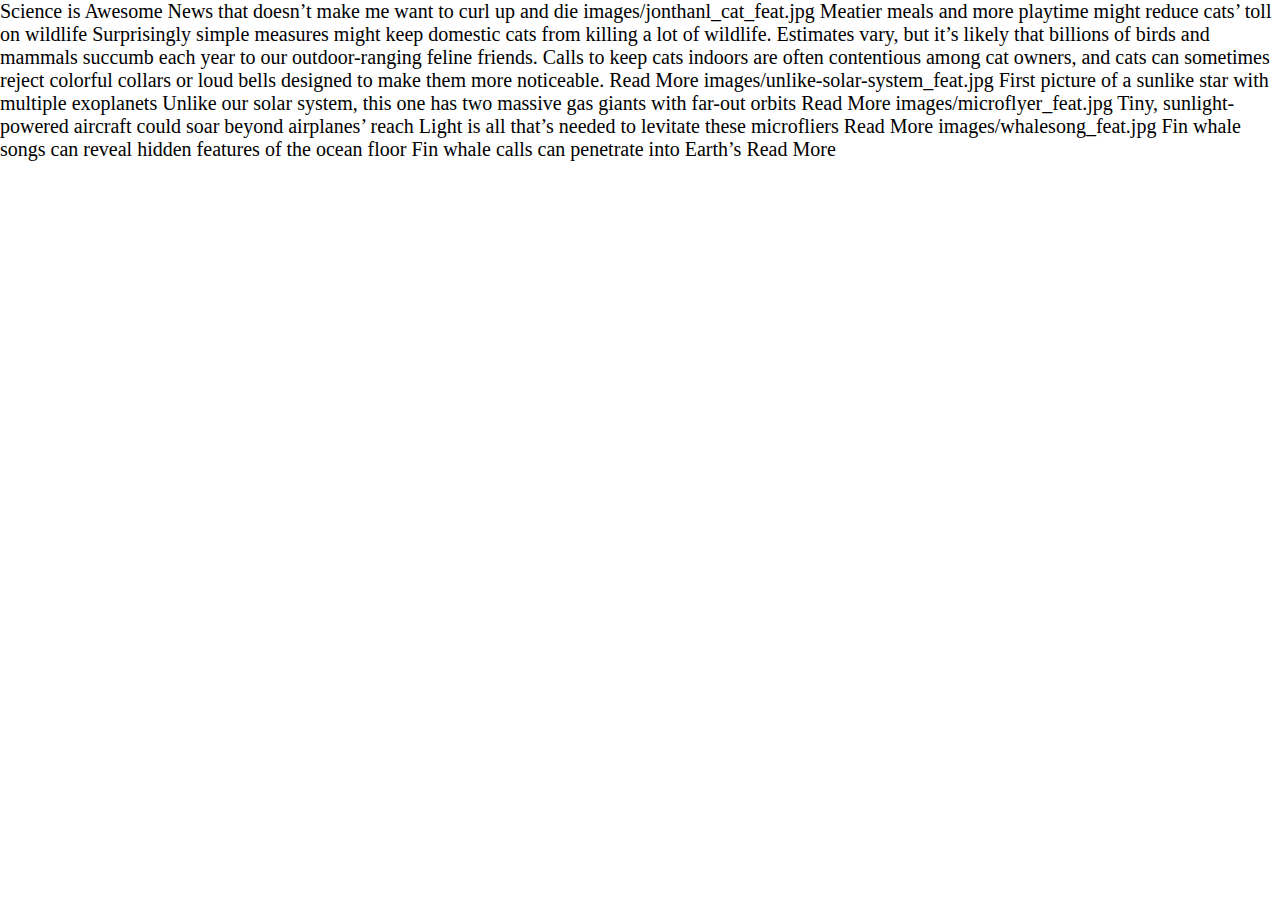
==== index.html @ af82f66c "init commit" ====
<!DOCTYPE html>
<html lang="en">
<head>
	<meta charset="UTF-8">
	<meta name="viewport" content="width=device-width, initial-scale=1.0">
	<title>Document</title>
	<link rel="stylesheet" href="style.css">
</head>
<body>

<!-- these are from https://www.sciencenews.org/?utm_source=google&utm_medium=cpc&utm_campaign=ggl-ssp&tfa_3134=ggl-ssp&gclid=CjwKCAiAmrOBBhA0EiwArn3mfDdctUXIf0crNYAiF2Tx1mdCqonCcVQTHmQOJ1Fd2X89SbvRp9NjmxoCC0EQAvD_BwE

If you want the links, you can find them in the content.txt file in this folder -->

Science is Awesome
News that doesn’t make me want to curl up and die

images/jonthanl_cat_feat.jpg
		
Meatier meals and more playtime might reduce cats’ toll on wildlife
Surprisingly simple measures might keep domestic cats from killing a lot of wildlife.

Estimates vary, but it’s likely that billions of birds and mammals succumb each year to our outdoor-ranging feline friends. Calls to keep cats indoors are often contentious among cat owners, and cats can sometimes reject colorful collars or loud bells designed to make them more noticeable.
Read More


images/unlike-solar-system_feat.jpg
First picture of a sunlike star with multiple exoplanets
Unlike our solar system, this one has two massive gas giants with far-out orbits
Read More


images/microflyer_feat.jpg
Tiny, sunlight-powered aircraft could soar beyond airplanes’ reach
Light is all that’s needed to levitate these microfliers
Read More


images/whalesong_feat.jpg
Fin whale songs can reveal hidden features of the ocean floor
Fin whale calls can penetrate into Earth’s
Read More

</body>
</html>
---- style.css ----
* {box-sizing: border-box;}
body { 
	font-size: 20px;
	margin: 0;
}

h1 {
	font-size: 32px;
	line-height: 38px;
	margin-bottom:0;
}
h2 { 
	font-size: 20px;
	font-weight: bold;
	line-height: 22px;
	margin:0;
}
header h2 {font-weight: normal;}
header {
	width: 90%;
	margin: auto;
}
img { width: 100%; }

.feature .article-tidbit {
	display:none;
}

article, .feature {
	margin-bottom: 40px;
}
.feature .feature-content, .content-card {
	width: 90%;
	margin: auto;
}
.feature, .news-thumbs {
	display: flex;
	flex-direction: column;
}
.feature div, .news-thumbs article {
	flex: 1;
}
.feature-content {padding-left: 40px;}
.button {
	display:inline-block;
	padding: 12px 16px;
	border: 1px solid black;
	text-decoration: none;
	color: black;
	margin-bottom: 20px;
}
.button:hover {
	border: 1px solid red;
	color: red;
}

@media only screen and (min-width: 768px) {
	h1 {
		font-size: 60px;
		line-height: 68px;
	}
	h2 {
		font-size: 32px;
		line-height: 42px;
	}
	header {
		width: 80%;
	}
	header h2 {font-weight: bold;}
	.feature, .news-thumbs {
		flex-direction: row;
		margin: 0 auto;
		width: 80%;
	}
	article {
		margin-right: 30px;
	}
	article:last-child {
		margin-right:0;
	}
	.news-thumbs {margin-top: 60px;}
	.feature .article-tidbit {
		display:block;
	}

}


@media only screen and (min-width: 2400px) {
	.feature, .news-thumbs, header {
		width: 60%;
	}

}
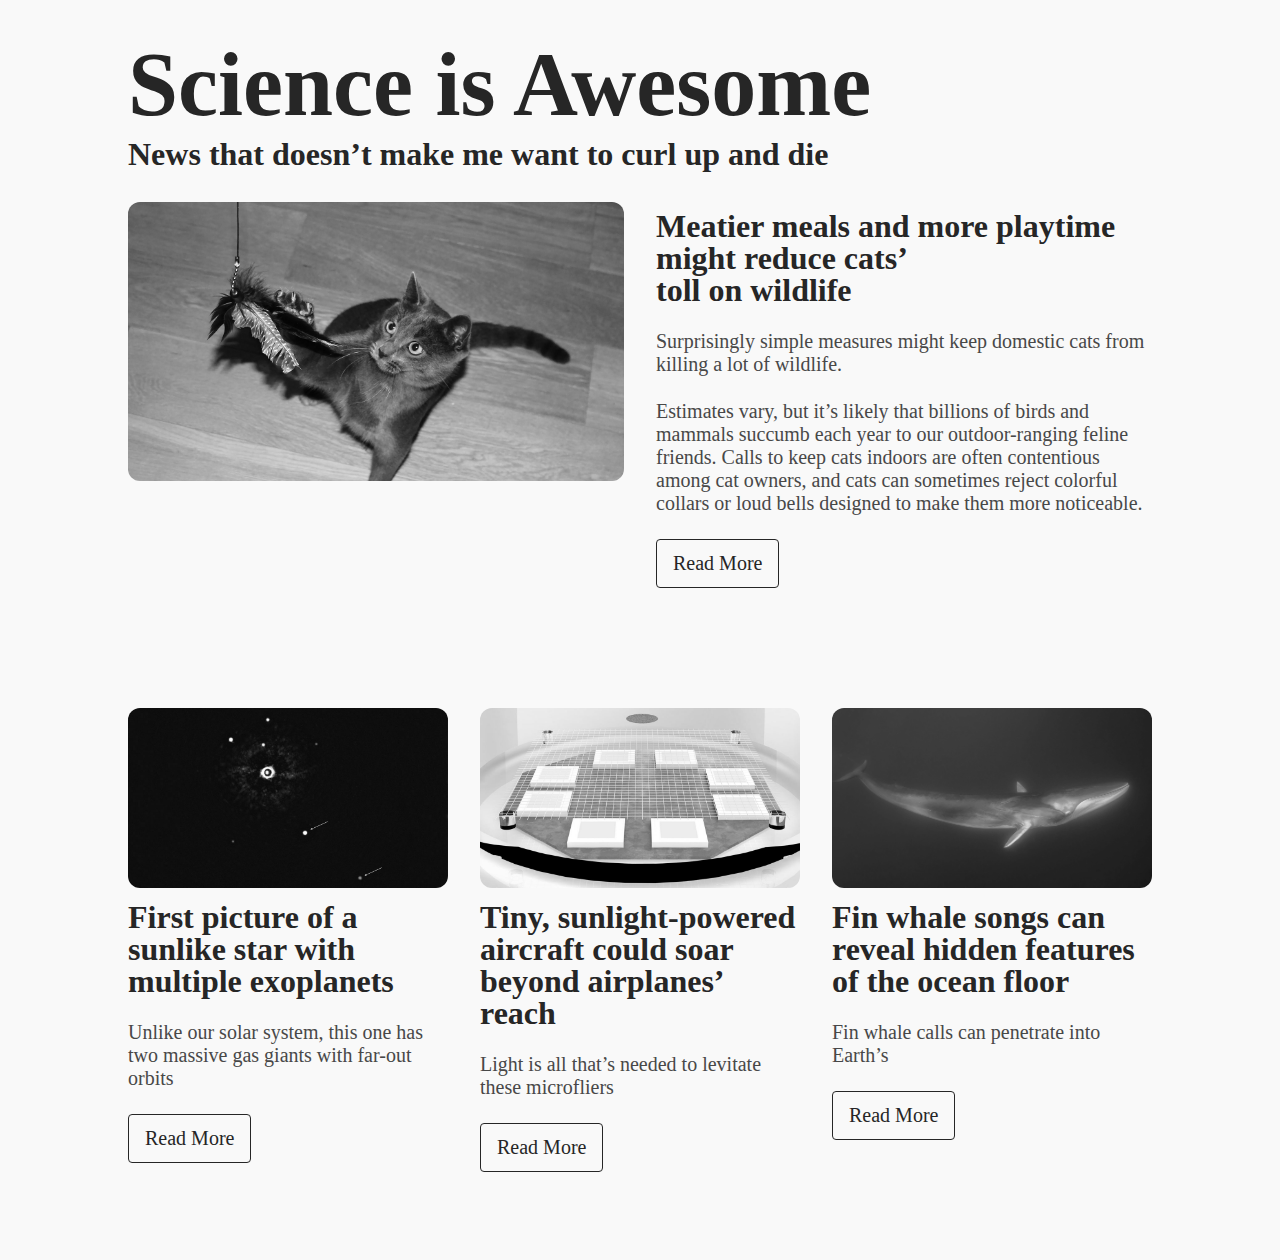
==== commit 00269bb4: "Leeahnn's version" ====
--- a/index.html
+++ b/index.html
@@ -1,45 +1,53 @@
 <!DOCTYPE html>
 <html lang="en">
-<head>
-	<meta charset="UTF-8">
-	<meta name="viewport" content="width=device-width, initial-scale=1.0">
-	<title>Document</title>
-	<link rel="stylesheet" href="style.css">
-</head>
-<body>
+  <head>
+    <meta charset="UTF-8" />
+    <meta name="viewport" content="width=device-width, initial-scale=1.0" />
+    <title>Document</title>
+    <link rel="stylesheet" href="style.css" />
+  </head>
+  <body>
+    <header>
+      <h1>Science is Awesome</h1>
+      <h2>News that doesn’t make me want to curl up and die</h2>
+    </header>
+    <section class="feature">
+      <div class="feature-image"><img src="images/jonthanl_cat_feat.jpg" alt="photo of cat playing with toy" /></div>
+      <div class="feature-content">
+        <h2>Meatier meals and more playtime <br class="hide-desktop" />might reduce cats’ <br class="no-widows" />toll on wildlife</h2>
+        <p>Surprisingly simple measures might keep domestic cats from killing a lot of wildlife.</p>
+        <p class="extra-content-blurb">Estimates vary, but it’s likely that billions of birds and mammals succumb each year to our outdoor-ranging feline friends. Calls to keep cats indoors are often contentious among cat owners, and cats can sometimes reject colorful collars or loud bells designed to make them more noticeable.</p>
+        <a class="button" href="#">Read More </a>
+      </div>
+    </section>
+    <section class ="news-thumbs">
 
-<!-- these are from https://www.sciencenews.org/?utm_source=google&utm_medium=cpc&utm_campaign=ggl-ssp&tfa_3134=ggl-ssp&gclid=CjwKCAiAmrOBBhA0EiwArn3mfDdctUXIf0crNYAiF2Tx1mdCqonCcVQTHmQOJ1Fd2X89SbvRp9NjmxoCC0EQAvD_BwE
+      <article>
+        <img src="images/unlike-solar-system_feat.jpg" alt="photo of sunlike star">
+        <div class="content-card">
+          <h2>First picture of a sunlike star with multiple exoplanets</h2>
+          <p class="subhead">Unlike our solar system, this one has two massive gas giants with far-out orbits</p>
+          <a class="button" href="#">Read More</a>
+        </div>
+      </article>
+      <article>
+        <img src="images/microflyer_feat.jpg" alt="photo of microflyer">
+        <div class="content-card">
+          <h2>Tiny, sunlight-powered aircraft could soar beyond airplanes’ reach</h2>
+          <p class="subhead">Light is all that’s needed to levitate these microfliers</p>
+          <a class="button" href="#">Read More</a>
+        </div>
+      </article>
+      <article>
+        <img src="images/whalesong_feat.jpg" alt="photo of whale">
+        <div class="content-card">
+          <h2>Fin whale songs can reveal hidden features of the ocean floor</h2>
+          <p class="subhead">Fin whale calls can penetrate into Earth’s <crust class=""></crust></p>
+          <a class="button" href="#">Read More</a>
+        </div>
+      </article>
 
-If you want the links, you can find them in the content.txt file in this folder -->
+    </section>
 
-Science is Awesome
-News that doesn’t make me want to curl up and die
-
-images/jonthanl_cat_feat.jpg
-		
-Meatier meals and more playtime might reduce cats’ toll on wildlife
-Surprisingly simple measures might keep domestic cats from killing a lot of wildlife.
-
-Estimates vary, but it’s likely that billions of birds and mammals succumb each year to our outdoor-ranging feline friends. Calls to keep cats indoors are often contentious among cat owners, and cats can sometimes reject colorful collars or loud bells designed to make them more noticeable.
-Read More
-
-
-images/unlike-solar-system_feat.jpg
-First picture of a sunlike star with multiple exoplanets
-Unlike our solar system, this one has two massive gas giants with far-out orbits
-Read More
-
-
-images/microflyer_feat.jpg
-Tiny, sunlight-powered aircraft could soar beyond airplanes’ reach
-Light is all that’s needed to levitate these microfliers
-Read More
-
-
-images/whalesong_feat.jpg
-Fin whale songs can reveal hidden features of the ocean floor
-Fin whale calls can penetrate into Earth’s
-Read More
-
-</body>
+  </body>
 </html>--- a/style.css
+++ b/style.css
@@ -2,22 +2,30 @@
 body { 
 	font-size: 20px;
 	margin: 0;
+	background-color: rgb(249, 249, 249);
+}
+h1,h2,.button{
+  color: rgb(38, 38, 38);
+  margin: 24px
+}
+h1 {
+	font-size: 53px;
+}
+h2 { 
+	font-size: 33px;
+  font-weight: bold;
+  margin-top: 8px;
+	line-height: 32px;
+}
+p {
+  color: rgb(72, 72, 72);
+  font-size: 20px;
+  margin: 24px;
+  margin-top: 8px;
 }
 
-h1 {
-	font-size: 32px;
-	line-height: 38px;
-	margin-bottom:0;
-}
-h2 { 
-	font-size: 20px;
-	font-weight: bold;
-	line-height: 22px;
-	margin:0;
-}
 header h2 {font-weight: normal;}
 header {
-	width: 90%;
 	margin: auto;
 }
 img { width: 100%; }
@@ -30,65 +38,93 @@
 	margin-bottom: 40px;
 }
 .feature .feature-content, .content-card {
-	width: 90%;
-	margin: auto;
+	width: 100%;
 }
 .feature, .news-thumbs {
 	display: flex;
-	flex-direction: column;
+  flex-direction: column;
 }
 .feature div, .news-thumbs article {
-	flex: 1;
+  flex: 1;
 }
-.feature-content {padding-left: 40px;}
+.feature-content {
+  padding: 0px;
+}
 .button {
 	display:inline-block;
 	padding: 12px 16px;
-	border: 1px solid black;
+	border: 1px solid rgb(38, 38, 38);
 	text-decoration: none;
-	color: black;
-	margin-bottom: 20px;
+	color:rgb(38, 38, 38);
+  font-size: 20px;
+  border-radius: 4px;
+  margin: 24px;
 }
 .button:hover {
-	border: 1px solid red;
-	color: red;
+  color: rgb(38, 38, 38);
+  background-color: rgb(231, 255, 94);
+}
+img {
+  filter: grayscale(100%);
+}
+img:hover {
+  filter: grayscale(0%);
 }
 
 @media only screen and (min-width: 768px) {
+  h1, h2 {
+    margin: 0px;
+  }
 	h1 {
-		font-size: 60px;
-		line-height: 68px;
+		font-size: 90px;
+    line-height: 90px;
+    margin-top: 40px;
 	}
 	h2 {
 		font-size: 32px;
-		line-height: 42px;
+    line-height: 32px;
+    padding-top: 8px;
 	}
 	header {
-		width: 80%;
-	}
+    width: 80%;
+  }
+  p, .button {
+    margin: 0%;
+    margin-top: 24px;
+  }
 	header h2 {font-weight: bold;}
 	.feature, .news-thumbs {
 		flex-direction: row;
 		margin: 0 auto;
-		width: 80%;
+    width: 80%;
+    padding-top:32px;
+    padding-bottom:8px;
 	}
 	article {
-		margin-right: 30px;
+		margin-right: 32px;
 	}
 	article:last-child {
 		margin-right:0;
 	}
-	.news-thumbs {margin-top: 60px;}
+	.news-thumbs {margin-top: 40px;}
 	.feature .article-tidbit {
 		display:block;
-	}
-
+  }
+  .feature-content {
+    padding-left: 32px;
+  }
+  img {
+    border-radius: 12px;
+  }
+  .button {
+    margin-bottom: 40px;
+  }
 }
 
 
 @media only screen and (min-width: 2400px) {
 	.feature, .news-thumbs, header {
-		width: 60%;
+		width: 100%;
 	}
 
 }